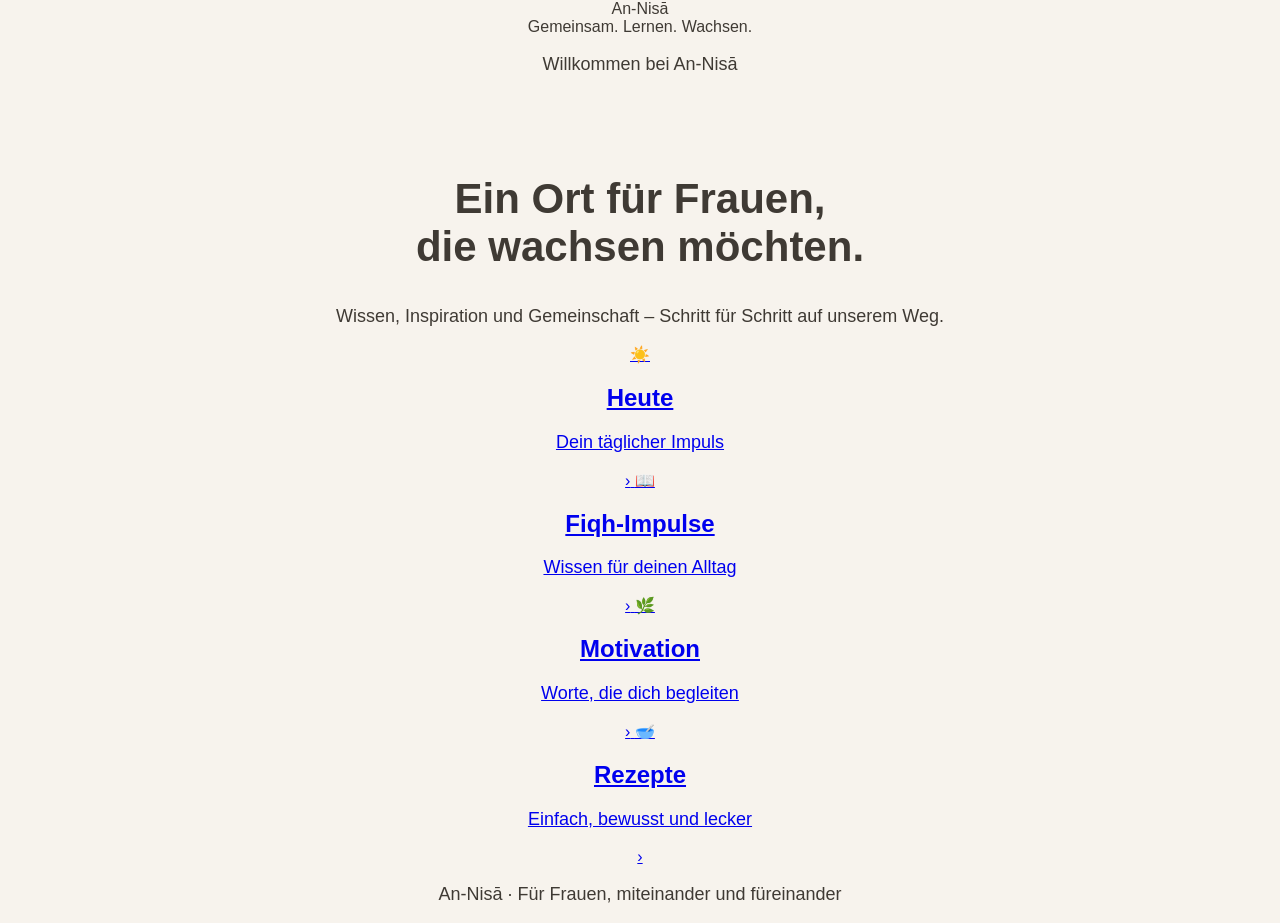
==== index.html @ ada0f889 "Refactor index.html structure and update theme color Updated the theme color and restructured the HT" ====
<!DOCTYPE html>
<html lang="de">
<head>
    <meta charset="UTF-8">
    <meta name="viewport" content="width=device-width, initial-scale=1.0">

    <title>An-Nisā</title>

    <link rel="stylesheet" href="style.css">
    <link rel="manifest" href="manifest.json">
    <meta name="theme-color" content="#8fa084">

    <!-- OneSignal Web Push -->
    <script src="https://cdn.onesignal.com/sdks/web/v16/OneSignalSDK.page.js" defer></script>
    <script>
        window.OneSignalDeferred = window.OneSignalDeferred || [];

        OneSignalDeferred.push(async function(OneSignal) {
            await OneSignal.init({
                appId: "bb36afcc-2657-42ec-9877-1e321fe1396b"
            });
        });
    </script>
</head>

<body>

    <header class="header">
        <div class="logo">An-Nisā</div>
        <div class="subtitle">Gemeinsam. Lernen. Wachsen.</div>
    </header>

    <main>

        <section class="welcome">
            <p class="small-title">Willkommen bei An-Nisā</p>
            <h1>Ein Ort für Frauen,<br>die wachsen möchten.</h1>
            <p>
                Wissen, Inspiration und Gemeinschaft –
                Schritt für Schritt auf unserem Weg.
            </p>
        </section>

        <section class="cards">

            <a href="#" class="card">
                <span class="icon">☀️</span>
                <div>
                    <h2>Heute</h2>
                    <p>Dein täglicher Impuls</p>
                </div>
                <span class="arrow">›</span>
            </a>

            <a href="#" class="card">
                <span class="icon">📖</span>
                <div>
                    <h2>Fiqh-Impulse</h2>
                    <p>Wissen für deinen Alltag</p>
                </div>
                <span class="arrow">›</span>
            </a>

            <a href="#" class="card">
                <span class="icon">🌿</span>
                <div>
                    <h2>Motivation</h2>
                    <p>Worte, die dich begleiten</p>
                </div>
                <span class="arrow">›</span>
            </a>

            <a href="#" class="card">
                <span class="icon">🥣</span>
                <div>
                    <h2>Rezepte</h2>
                    <p>Einfach, bewusst und lecker</p>
                </div>
                <span class="arrow">›</span>
            </a>

        </section>

    </main>

    <footer>
        <p>An-Nisā · Für Frauen, miteinander und füreinander</p>
    </footer>

</body>
</html>
---- style.css ----
body {
    margin: 0;
    font-family: Arial, sans-serif;
    background-color: #f7f3ed;
    color: #3f3a34;
    text-align: center;
}

h1 {
    margin-top: 100px;
    font-size: 42px;
}

p {
    font-size: 18px;
}
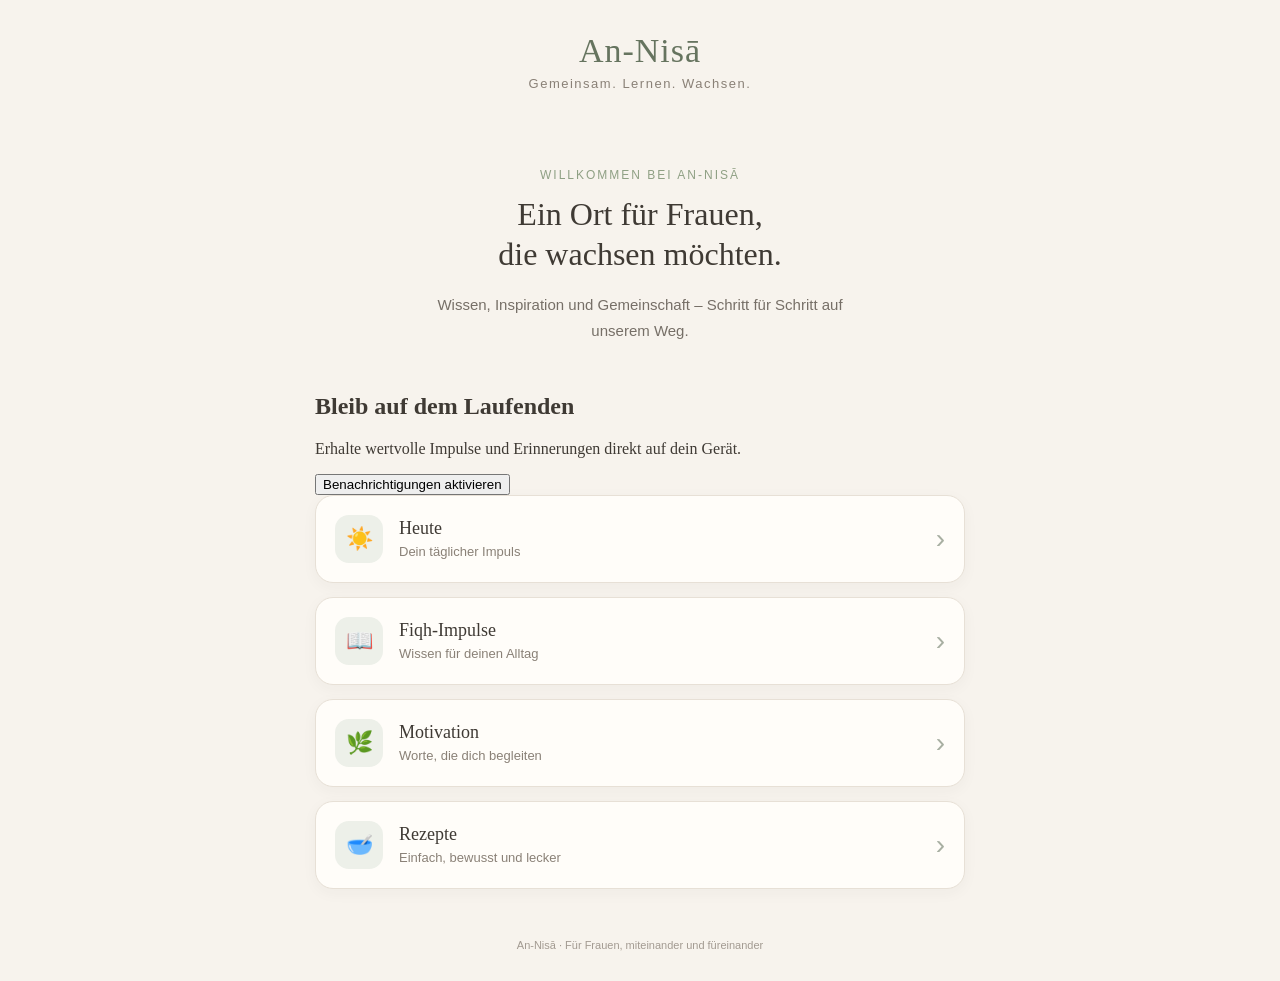
==== commit bbda49e7: "Add notifications section and button functionality Added a notifications section with a button to en" ====
--- a/index.html
+++ b/index.html
@@ -40,7 +40,18 @@
                 Schritt für Schritt auf unserem Weg.
             </p>
         </section>
+        <section class="notifications">
+            <div>
+                <h2>Bleib auf dem Laufenden</h2>
+                <p>
+                    Erhalte wertvolle Impulse und Erinnerungen direkt auf dein Gerät.
+                </p>
+            </div>
 
+            <button id="notificationButton">
+                Benachrichtigungen aktivieren
+            </button>
+        </section>
         <section class="cards">
 
             <a href="#" class="card">
@@ -80,7 +91,15 @@
             </a>
 
         </section>
-
+<script>
+    document.getElementById("notificationButton").addEventListener("click", async function() {
+        if (window.OneSignalDeferred) {
+            OneSignalDeferred.push(async function(OneSignal) {
+                await OneSignal.Notifications.requestPermission();
+            });
+        }
+    });
+</script>
     </main>
 
     <footer>
--- a/style.css
+++ b/style.css
@@ -1,16 +1,128 @@
 body {
     margin: 0;
-    font-family: Arial, sans-serif;
-    background-color: #f7f3ed;
+    font-family: Georgia, "Times New Roman", serif;
+    background: #f7f3ed;
     color: #3f3a34;
+}
+
+.header {
+    padding: 32px 24px 20px;
     text-align: center;
 }
 
-h1 {
-    margin-top: 100px;
-    font-size: 42px;
+.logo {
+    font-size: 34px;
+    letter-spacing: 1px;
+    color: #66745f;
 }
 
-p {
+.subtitle {
+    margin-top: 6px;
+    font-family: Arial, sans-serif;
+    font-size: 13px;
+    letter-spacing: 1.5px;
+    color: #8a8177;
+}
+
+main {
+    max-width: 650px;
+    margin: 0 auto;
+    padding: 10px 20px 40px;
+}
+
+.welcome {
+    padding: 35px 10px 30px;
+    text-align: center;
+}
+
+.small-title {
+    margin-bottom: 12px;
+    font-family: Arial, sans-serif;
+    font-size: 12px;
+    letter-spacing: 2px;
+    text-transform: uppercase;
+    color: #8fa084;
+}
+
+.welcome h1 {
+    margin: 0;
+    font-size: 32px;
+    line-height: 1.25;
+    font-weight: normal;
+}
+
+.welcome p:last-child {
+    max-width: 450px;
+    margin: 18px auto 0;
+    font-family: Arial, sans-serif;
+    font-size: 15px;
+    line-height: 1.7;
+    color: #766f67;
+}
+
+.cards {
+    display: flex;
+    flex-direction: column;
+    gap: 14px;
+}
+
+.card {
+    display: flex;
+    align-items: center;
+    gap: 16px;
+    padding: 19px;
+    background: #fffdf9;
+    border: 1px solid #e7e0d6;
+    border-radius: 18px;
+    text-decoration: none;
+    color: inherit;
+    box-shadow: 0 4px 15px rgba(63, 58, 52, 0.04);
+}
+
+.card:active {
+    transform: scale(0.98);
+}
+
+.icon {
+    width: 48px;
+    height: 48px;
+    display: flex;
+    align-items: center;
+    justify-content: center;
+    background: #edf0e9;
+    border-radius: 14px;
+    font-size: 22px;
+    flex-shrink: 0;
+}
+
+.card h2 {
+    margin: 0 0 5px;
     font-size: 18px;
+    font-weight: normal;
 }
+
+.card p {
+    margin: 0;
+    font-family: Arial, sans-serif;
+    font-size: 13px;
+    color: #8a8177;
+}
+
+.arrow {
+    margin-left: auto;
+    font-family: Arial, sans-serif;
+    font-size: 28px;
+    color: #a8afa2;
+}
+
+footer {
+    padding: 10px 20px 30px;
+    text-align: center;
+}
+
+footer p {
+    margin: 0;
+    font-family: Arial, sans-serif;
+    font-size: 11px;
+    color: #a29a91;
+}
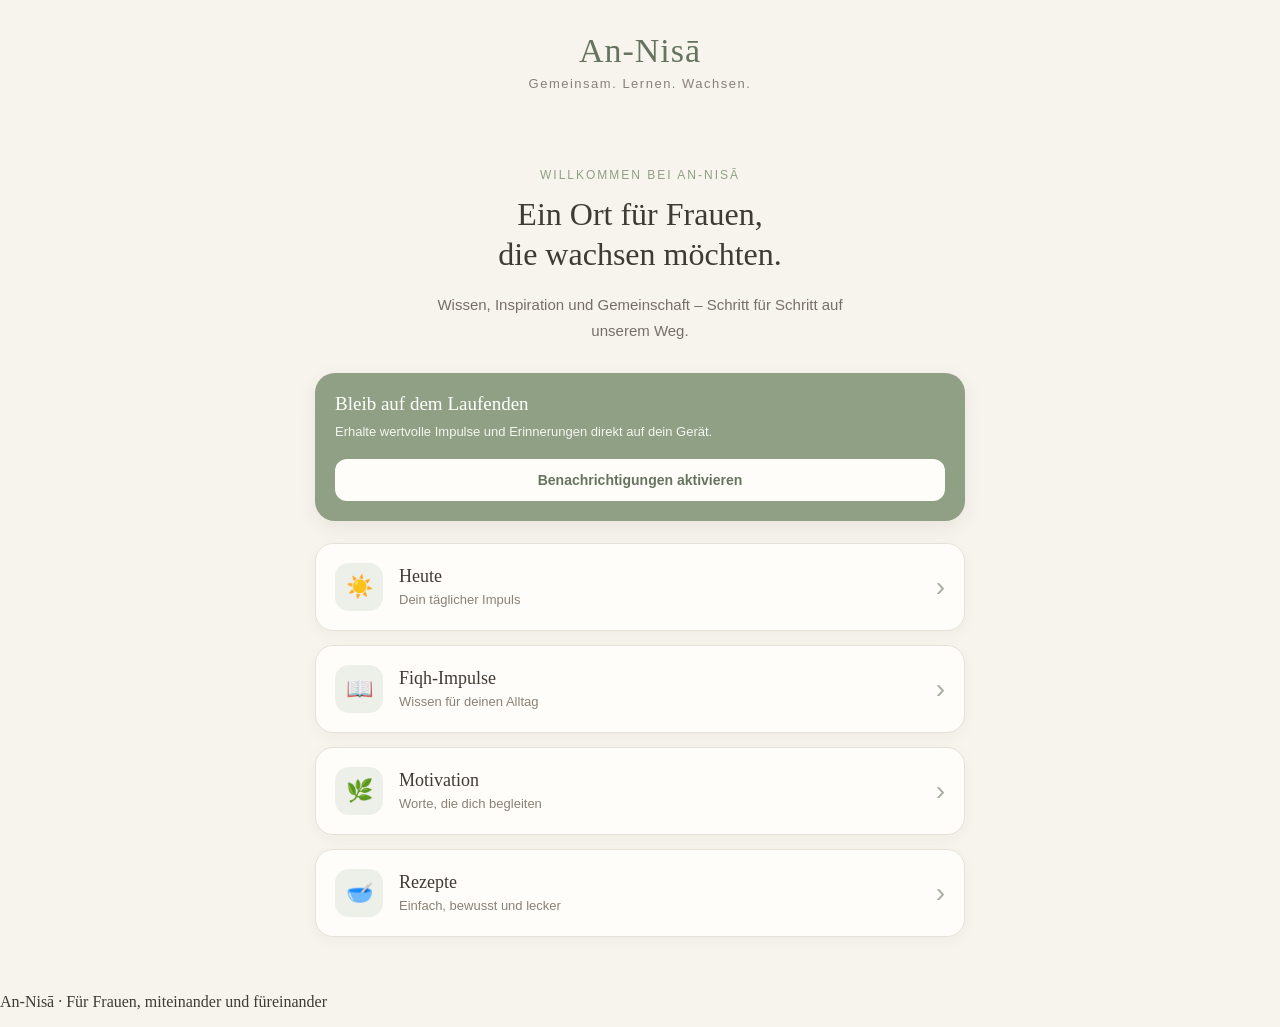
==== commit 5a5a0ac3: "Update card link to heute.html" ====
--- a/index.html
+++ b/index.html
@@ -34,15 +34,23 @@
 
         <section class="welcome">
             <p class="small-title">Willkommen bei An-Nisā</p>
-            <h1>Ein Ort für Frauen,<br>die wachsen möchten.</h1>
+
+            <h1>
+                Ein Ort für Frauen,<br>
+                die wachsen möchten.
+            </h1>
+
             <p>
                 Wissen, Inspiration und Gemeinschaft –
                 Schritt für Schritt auf unserem Weg.
             </p>
         </section>
+
         <section class="notifications">
+
             <div>
                 <h2>Bleib auf dem Laufenden</h2>
+
                 <p>
                     Erhalte wertvolle Impulse und Erinnerungen direkt auf dein Gerät.
                 </p>
@@ -51,60 +59,72 @@
             <button id="notificationButton">
                 Benachrichtigungen aktivieren
             </button>
+
         </section>
+
         <section class="cards">
 
-            <a href="#" class="card">
+            <a href="heute.html" class="card">
                 <span class="icon">☀️</span>
+
                 <div>
                     <h2>Heute</h2>
                     <p>Dein täglicher Impuls</p>
                 </div>
+
                 <span class="arrow">›</span>
             </a>
 
             <a href="#" class="card">
                 <span class="icon">📖</span>
+
                 <div>
                     <h2>Fiqh-Impulse</h2>
                     <p>Wissen für deinen Alltag</p>
                 </div>
+
                 <span class="arrow">›</span>
             </a>
 
             <a href="#" class="card">
                 <span class="icon">🌿</span>
+
                 <div>
                     <h2>Motivation</h2>
                     <p>Worte, die dich begleiten</p>
                 </div>
+
                 <span class="arrow">›</span>
             </a>
 
             <a href="#" class="card">
                 <span class="icon">🥣</span>
+
                 <div>
                     <h2>Rezepte</h2>
                     <p>Einfach, bewusst und lecker</p>
                 </div>
+
                 <span class="arrow">›</span>
             </a>
 
         </section>
-<script>
-    document.getElementById("notificationButton").addEventListener("click", async function() {
-        if (window.OneSignalDeferred) {
-            OneSignalDeferred.push(async function(OneSignal) {
-                await OneSignal.Notifications.requestPermission();
-            });
-        }
-    });
-</script>
+
     </main>
 
     <footer>
         <p>An-Nisā · Für Frauen, miteinander und füreinander</p>
     </footer>
 
+    <script>
+        document.getElementById("notificationButton").addEventListener("click", async function() {
+            if (window.OneSignalDeferred) {
+                OneSignalDeferred.push(async function(OneSignal) {
+                    await OneSignal.Notifications.requestPermission();
+                });
+            }
+        });
+    </script>
+
 </body>
 </html>
--- a/style.css
+++ b/style.css
@@ -60,6 +60,50 @@
     color: #766f67;
 }
 
+/* Benachrichtigungen */
+
+.notifications {
+    margin: 0 0 22px;
+    padding: 20px;
+    background: #8fa084;
+    border-radius: 20px;
+    color: #ffffff;
+    box-shadow: 0 6px 20px rgba(63, 58, 52, 0.08);
+}
+
+.notifications h2 {
+    margin: 0 0 7px;
+    font-size: 19px;
+    font-weight: normal;
+}
+
+.notifications p {
+    margin: 0 0 16px;
+    font-family: Arial, sans-serif;
+    font-size: 13px;
+    line-height: 1.6;
+    opacity: 0.9;
+}
+
+.notifications button {
+    width: 100%;
+    padding: 13px 16px;
+    border: none;
+    border-radius: 12px;
+    background: #fffdf9;
+    color: #66745f;
+    font-family: Arial, sans-serif;
+    font-size: 14px;
+    font-weight: bold;
+    cursor: pointer;
+}
+
+.notifications button:active {
+    transform: scale(0.98);
+}
+
+/* Menü-Karten */
+
 .cards {
     display: flex;
     flex-direction: column;
@@ -115,14 +159,34 @@
     color: #a8afa2;
 }
 
-footer {
-    padding: 10px 20px 30px;
+/* Heute */
+
+.daily-card {
+    margin: 5px 0 25px;
+    padding: 30px 24px;
+    background: #fffdf9;
+    border: 1px solid #e7e0d6;
+    border-radius: 22px;
     text-align: center;
+    box-shadow: 0 6px 20px rgba(63, 58, 52, 0.05);
 }
 
-footer p {
-    margin: 0;
+.daily-label {
+    margin: 0 0 18px;
     font-family: Arial, sans-serif;
     font-size: 11px;
-    color: #a29a91;
+    letter-spacing: 2px;
+    text-transform: uppercase;
+    color: #8fa084;
 }
+
+.daily-card h2 {
+    margin: 0;
+    font-size: 23px;
+    line-height: 1.6;
+    font-weight: normal;
+}
+
+.source {
+    margin: 20px 0 0;
+    font-family: Arial
